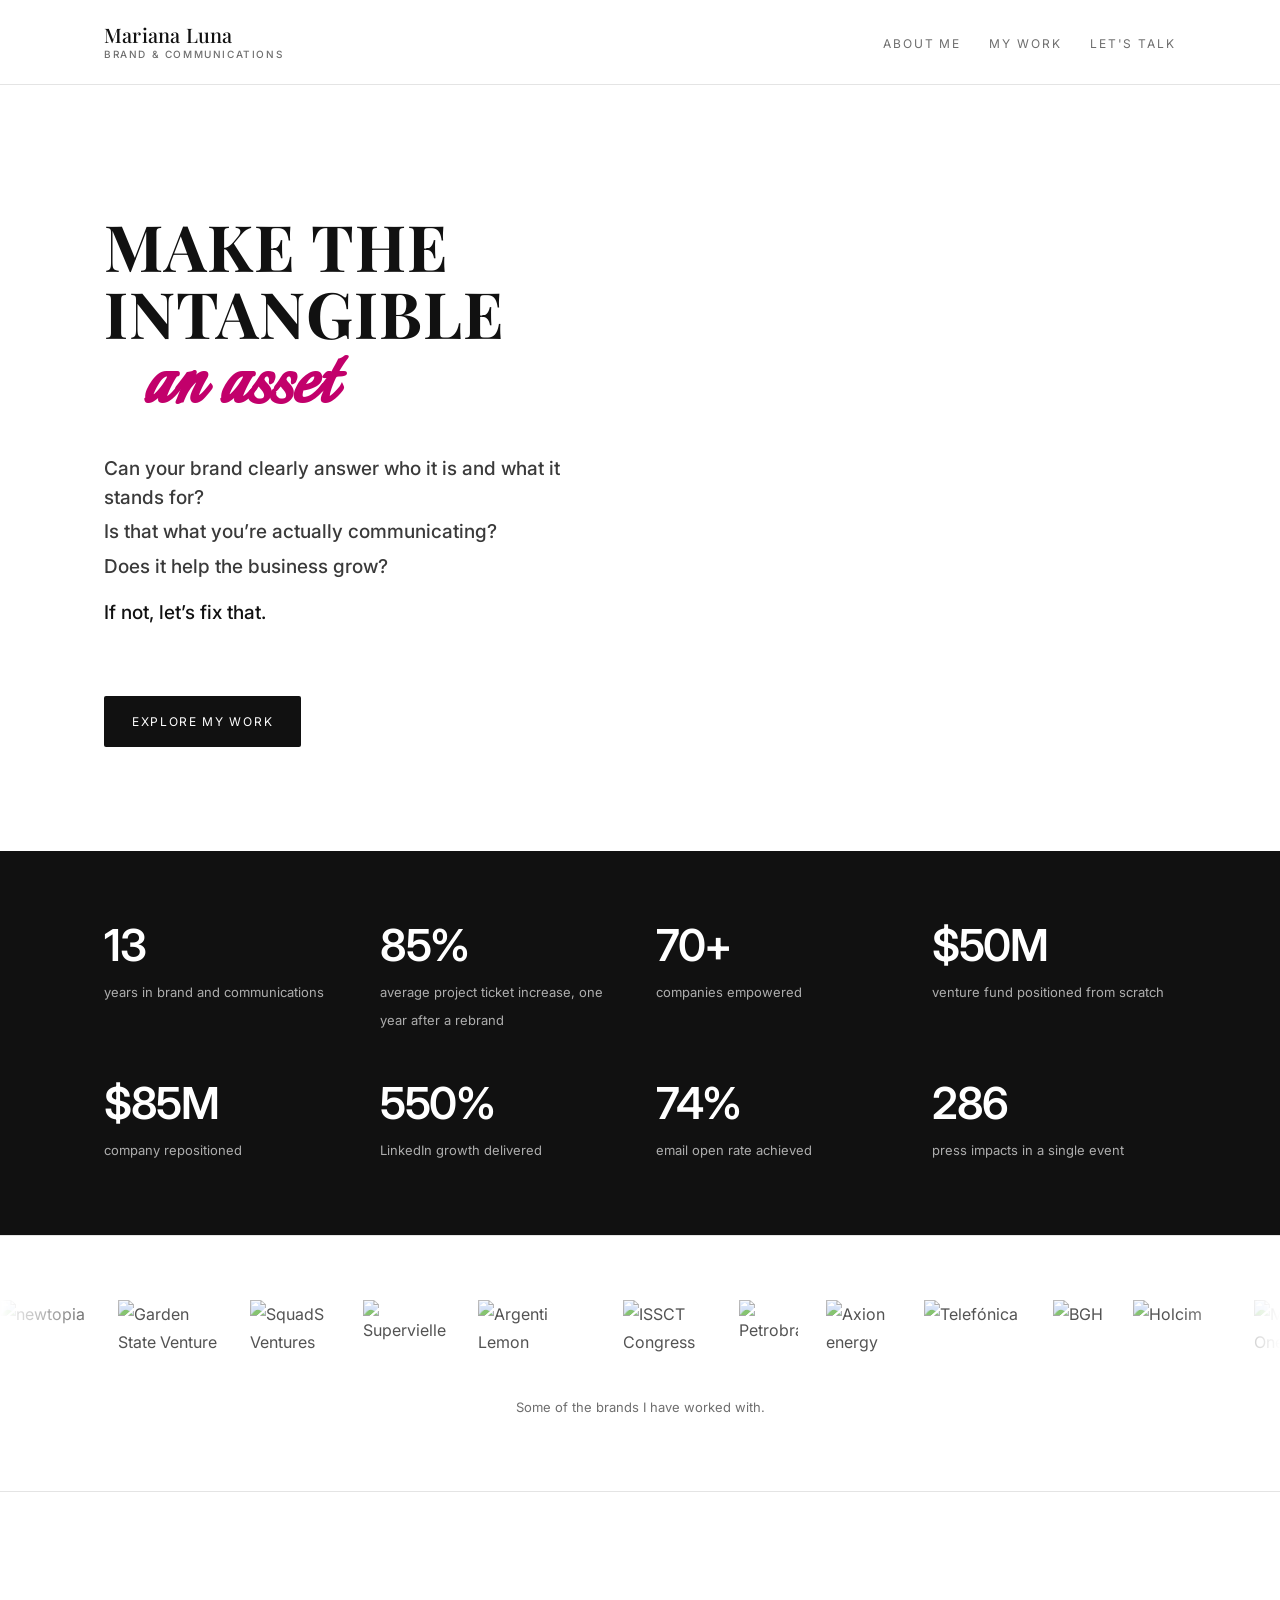
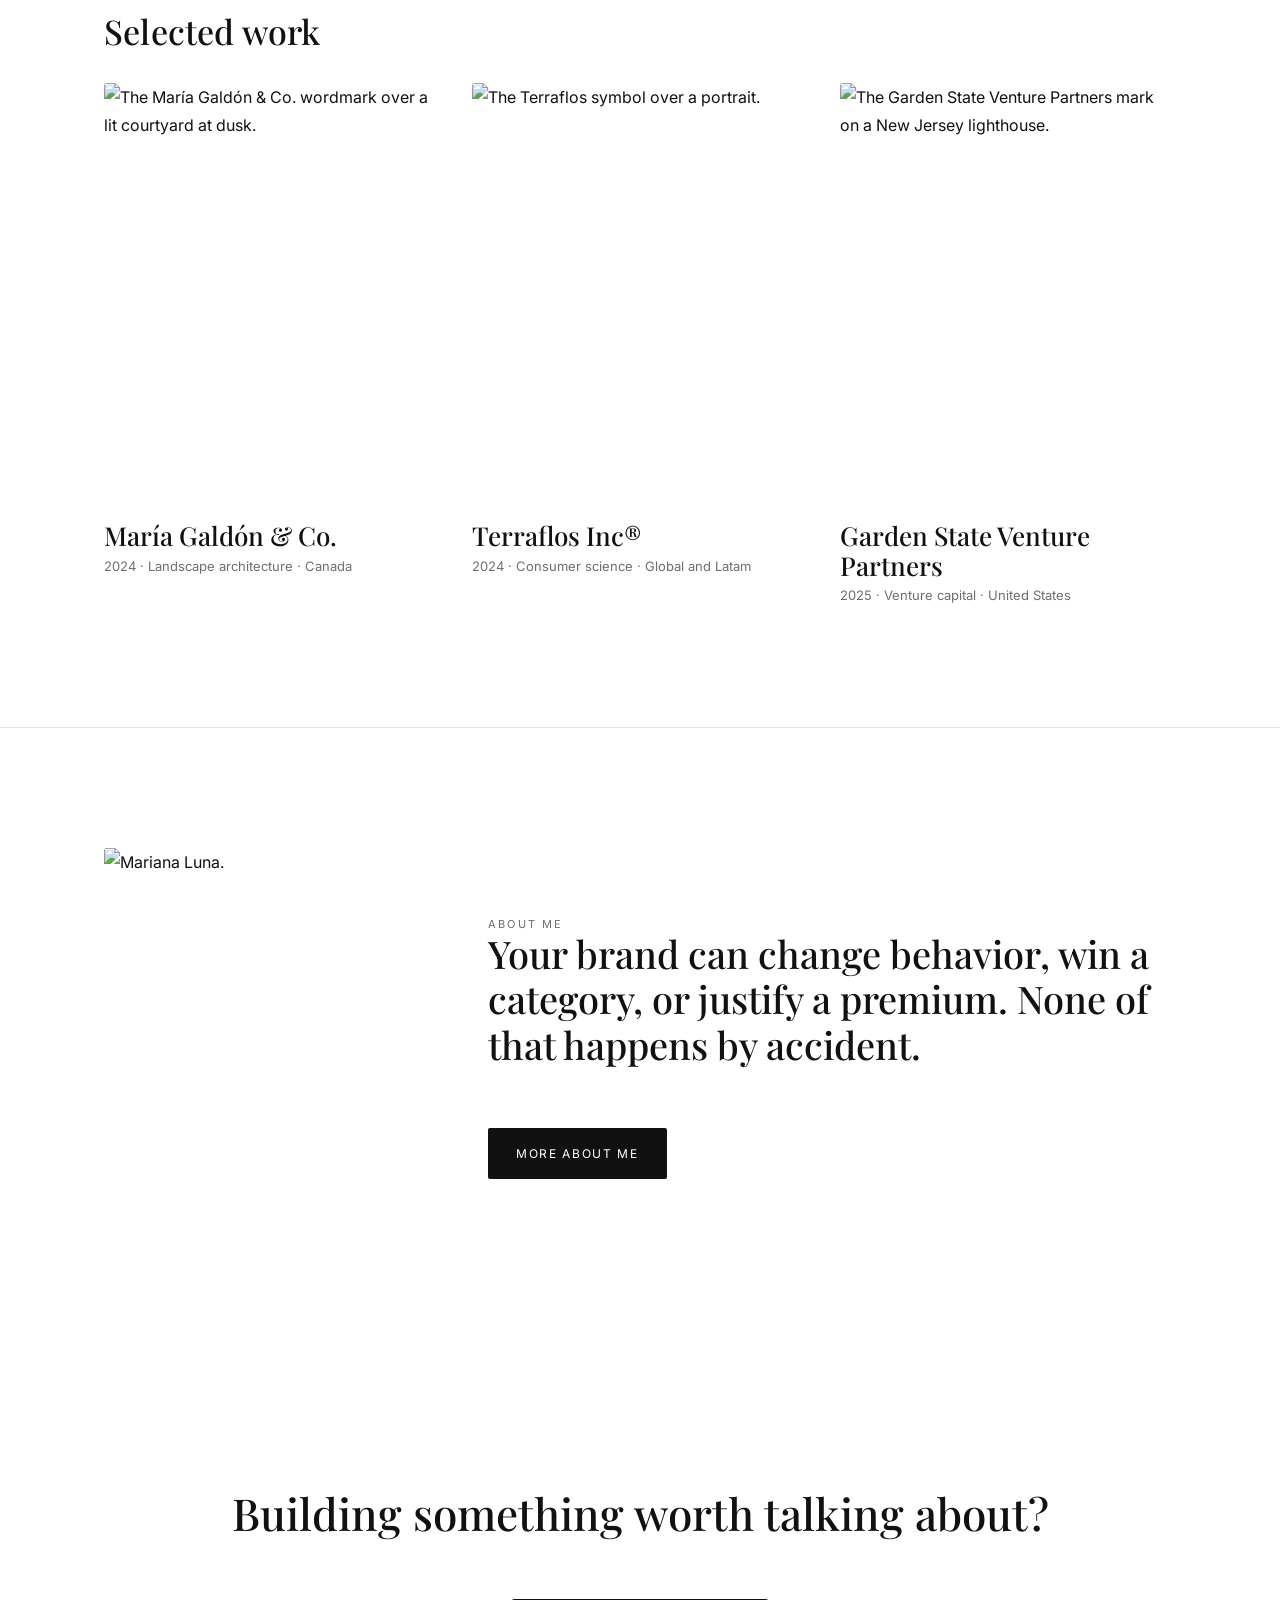
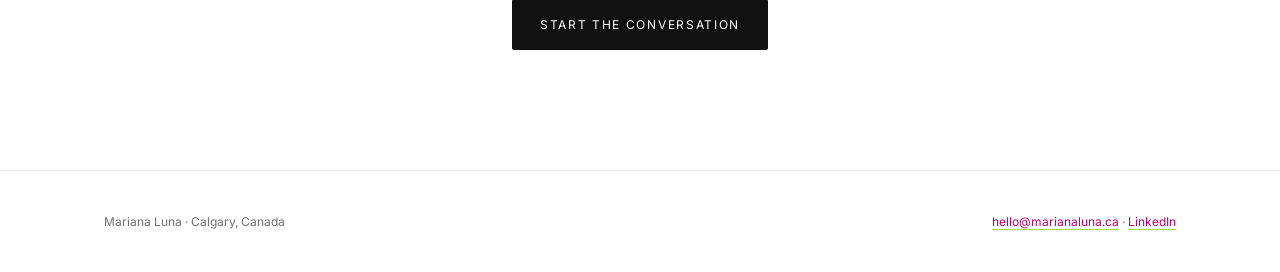
==== index.html @ 702eda30 "Add files via upload" ====
<!doctype html>
<html lang="en">
<head>
<meta charset="utf-8">
<meta name="viewport" content="width=device-width,initial-scale=1">
<title>Mariana Luna | Brand Strategy and Communications</title>
<meta name="description" content="Brand strategist and communications leader in Calgary. Thirteen years helping organizations across Latin America and North America find clarity.">
<link rel="canonical" href="https://marianaluna.ca/">
<meta property="og:type" content="website">
<meta property="og:title" content="Mariana Luna | Brand Strategy and Communications">
<meta property="og:description" content="Brand strategist and communications leader in Calgary. Thirteen years helping organizations across Latin America and North America find clarity.">
<meta property="og:url" content="https://marianaluna.ca/">
<meta property="og:image" content="https://marianaluna.ca/img/og-cover.png">
<meta name="twitter:card" content="summary_large_image">
<link rel="icon" href="/img/favicon.png" sizes="32x32">
<link rel="apple-touch-icon" href="/img/apple-touch-icon.png">
<link rel="preconnect" href="https://fonts.googleapis.com">
<link rel="preconnect" href="https://fonts.gstatic.com" crossorigin>
<link href="https://fonts.googleapis.com/css2?family=Playfair+Display:ital,wght@0,400;0,500;0,700;1,400&family=Italianno&family=Inter:wght@400;500;600&display=swap" rel="stylesheet">
<link rel="stylesheet" href="/styles.css">
</head>
<body>
<a class="skip" href="#main">Skip to content</a>
<header class="masthead">
  <div class="wrap">
    <a class="wordmark" href="/"><span class="wordmark-name">Mariana Luna</span><span class="wordmark-desc">Brand &amp; Communications</span></a>
    <nav aria-label="Main">
      <ul class="nav">
        <li><a href="/about">About me</a></li>
        <li><a href="/work">My work</a></li>
        <li><a href="/contact">Let's talk</a></li>
      </ul>
    </nav>
  </div>
</header>
<main id="main">
  <section class="home-hero">
    <div class="wrap">
      <h1 class="home-title">Make the intangible<span class="home-script">an asset</span></h1>
      <ul class="home-questions">
        <li>Can your brand clearly answer who it is and what it stands for?</li>
        <li>Is that what you&rsquo;re actually communicating?</li>
        <li>Does it help the business grow?</li>
        <li>If not, let&rsquo;s fix that.</li>
      </ul>
      <a class="btn" href="/work">Explore my work</a>
    </div>
  </section>

  <section class="numbers">
    <div class="wrap">
      <div class="numbers-grid">
        <p class="num"><b>13</b><span>years in brand and communications</span></p>
        <p class="num"><b>85%</b><span>average project ticket increase, one year after a rebrand</span></p>
        <p class="num"><b>70+</b><span>companies empowered</span></p>
        <p class="num"><b>$50M</b><span>venture fund positioned from scratch</span></p>
        <p class="num"><b>$85M</b><span>company repositioned</span></p>
        <p class="num"><b>550%</b><span>LinkedIn growth delivered</span></p>
        <p class="num"><b>74%</b><span>email open rate achieved</span></p>
        <p class="num"><b>286</b><span>press impacts in a single event</span></p>
      </div>
    </div>
  </section>

  <section class="brands">
    <div class="marquee" aria-label="Brands I have worked with">
      <div class="marquee-track">
        <img src="/img/logos/newtopia.webp" alt="newtopia" width="193" height="120">
        <img src="/img/logos/gsvp.webp" alt="Garden State Venture Partners" width="222" height="120">
        <img src="/img/logos/squads-ventures.webp" alt="SquadS Ventures" width="182" height="120">
        <img src="/img/logos/supervielle.webp" alt="Supervielle" width="187" height="120">
        <img src="/img/logos/argenti-lemon.webp" alt="Argenti Lemon" width="251" height="120">
        <img src="/img/logos/issct-congress.webp" alt="ISSCT Congress" width="189" height="120">
        <img src="/img/logos/petrobras.webp" alt="Petrobras" width="127" height="120">
        <img src="/img/logos/axion.webp" alt="Axion energy" width="150" height="120">
        <img src="/img/logos/telefonica.webp" alt="Telefónica" width="215" height="120">
        <img src="/img/logos/bgh.webp" alt="BGH" width="113" height="120">
        <img src="/img/logos/holcim.webp" alt="Holcim" width="198" height="120">
        <img src="/img/logos/market-one.webp" alt="Market One" width="153" height="120">
        <img src="/img/logos/terraflos.webp" alt="Terraflos" width="254" height="120">
        <img src="/img/logos/mawi.webp" alt="mawi" width="162" height="120">
        <img src="/img/logos/house-and-flats.webp" alt="House and Flats" width="280" height="120">
        <img src="/img/logos/symmetre.webp" alt="symmetRE" width="235" height="120">
        <img src="/img/logos/adn.webp" alt="adn" width="87" height="120">
        <img src="/img/logos/tara-bisharat.webp" alt="Tara Bisharat" width="278" height="120">
        <img src="/img/logos/castillo.webp" alt="Castillo" width="152" height="120">
        <img src="/img/logos/maria-galdon.webp" alt="María Galdón &amp; Co." width="229" height="120">
        <img src="/img/logos/trickster-theatre.webp" alt="Trickster Theatre" width="172" height="120">
        <img src="/img/logos/vitalis-navitas.webp" alt="Vitalis Navitas" width="280" height="120">
        <img src="/img/logos/glaix.webp" alt="GLAIX" width="200" height="120">
        <img src="/img/logos/forbes-argentina.webp" alt="Forbes Argentina" width="171" height="120">
        <img src="/img/logos/newtopia.webp" alt="" aria-hidden="true" width="193" height="120">
        <img src="/img/logos/gsvp.webp" alt="" aria-hidden="true" width="222" height="120">
        <img src="/img/logos/squads-ventures.webp" alt="" aria-hidden="true" width="182" height="120">
        <img src="/img/logos/supervielle.webp" alt="" aria-hidden="true" width="187" height="120">
        <img src="/img/logos/argenti-lemon.webp" alt="" aria-hidden="true" width="251" height="120">
        <img src="/img/logos/issct-congress.webp" alt="" aria-hidden="true" width="189" height="120">
        <img src="/img/logos/petrobras.webp" alt="" aria-hidden="true" width="127" height="120">
        <img src="/img/logos/axion.webp" alt="" aria-hidden="true" width="150" height="120">
        <img src="/img/logos/telefonica.webp" alt="" aria-hidden="true" width="215" height="120">
        <img src="/img/logos/bgh.webp" alt="" aria-hidden="true" width="113" height="120">
        <img src="/img/logos/holcim.webp" alt="" aria-hidden="true" width="198" height="120">
        <img src="/img/logos/market-one.webp" alt="" aria-hidden="true" width="153" height="120">
        <img src="/img/logos/terraflos.webp" alt="" aria-hidden="true" width="254" height="120">
        <img src="/img/logos/mawi.webp" alt="" aria-hidden="true" width="162" height="120">
        <img src="/img/logos/house-and-flats.webp" alt="" aria-hidden="true" width="280" height="120">
        <img src="/img/logos/symmetre.webp" alt="" aria-hidden="true" width="235" height="120">
        <img src="/img/logos/adn.webp" alt="" aria-hidden="true" width="87" height="120">
        <img src="/img/logos/tara-bisharat.webp" alt="" aria-hidden="true" width="278" height="120">
        <img src="/img/logos/castillo.webp" alt="" aria-hidden="true" width="152" height="120">
        <img src="/img/logos/maria-galdon.webp" alt="" aria-hidden="true" width="229" height="120">
        <img src="/img/logos/trickster-theatre.webp" alt="" aria-hidden="true" width="172" height="120">
        <img src="/img/logos/vitalis-navitas.webp" alt="" aria-hidden="true" width="280" height="120">
        <img src="/img/logos/glaix.webp" alt="" aria-hidden="true" width="200" height="120">
        <img src="/img/logos/forbes-argentina.webp" alt="" aria-hidden="true" width="171" height="120">
      </div>
    </div>
    <div class="wrap">
      <p class="brands-note">Some of the brands I have worked with.</p>
    </div>
  </section>

  <section class="band">
    <div class="wrap">
      <h2 class="section-title">Selected work</h2>
      <div class="featured">
        <a href="/case-maria-galdon">
          <img src="/img/maria-cover.webp" alt="The Mar&iacute;a Gald&oacute;n &amp; Co. wordmark over a lit courtyard at dusk." loading="lazy" width="1200" height="1500">
          <h3>Mar&iacute;a Gald&oacute;n &amp; Co.</h3>
          <p>2024 &middot; Landscape architecture &middot; Canada</p>
        </a>
        <a href="/case-terraflos">
          <img src="/img/terraflos-cover.webp" alt="The Terraflos symbol over a portrait." loading="lazy" width="777" height="972">
          <h3>Terraflos Inc&reg;</h3>
          <p>2024 &middot; Consumer science &middot; Global and Latam</p>
        </a>
        <a href="/case-gsvp">
          <img src="/img/gsvp-cover.webp" alt="The Garden State Venture Partners mark on a New Jersey lighthouse." loading="lazy" width="771" height="964">
          <h3>Garden State Venture Partners</h3>
          <p>2025 &middot; Venture capital &middot; United States</p>
        </a>
      </div>
    </div>
  </section>

  <hr class="divider">

  <section class="band">
    <div class="wrap split">
      <img class="portrait" src="/img/maru.webp" alt="Mariana Luna." width="1200" height="1500" loading="lazy">
      <div>
        <p class="eyebrow">About me</p>
        <p class="one-liner">Your brand can change behavior, win a category, or justify a premium. None of that happens by accident.</p>
        <a class="btn" href="/about">More about me</a>
      </div>
    </div>
  </section>

  <section class="cta-band">
    <div class="wrap">
      <h2 class="cta-title">Building something worth talking about?</h2>
      <a class="btn" href="/contact">Start the conversation</a>
    </div>
  </section>
</main>

<footer class="site-foot">
  <div class="wrap">
    <p>Mariana Luna &middot; Calgary, Canada</p>
    <p><a href="mailto:hello@marianaluna.ca">hello@marianaluna.ca</a> &middot; <a href="https://www.linkedin.com/in/lunamariana/" target="_blank" rel="noopener">LinkedIn</a></p>
  </div>
</footer>
</body>
</html>
---- styles.css ----
:root{
  --ink:#111111;
  --green:#A8D93C;
  --green-deep:#4F7A18;
  --magenta:#E0007A;
  --magenta-deep:#C2006B;
  --grey:#6E6E6E;
  --line:#E4E4E4;
  --paper:#FFFFFF;
  --serif:'Playfair Display',Georgia,serif;
  --script:'Italianno',cursive;
  --sans:'Inter',system-ui,sans-serif;
  --gutter:24px;
  --measure:620px;
}

*{box-sizing:border-box}
html{-webkit-text-size-adjust:100%}
body{
  margin:0;
  background:var(--paper);
  color:var(--ink);
  font-family:var(--sans);
  font-size:16px;
  line-height:1.75;
  -webkit-font-smoothing:antialiased;
}
img{max-width:100%;display:block}
a{color:inherit}

:focus-visible{outline:2px solid var(--magenta-deep);outline-offset:3px}

.wrap{max-width:1120px;margin:0 auto;padding:0 var(--gutter)}
.measure{max-width:var(--measure)}

/* ---------- shared type ---------- */
.eyebrow{
  font-size:11px;letter-spacing:.2em;text-transform:uppercase;
  color:var(--grey);line-height:1.2;margin:0;
}
.rule{width:44px;height:6px;background:var(--green);border:0;margin:0}
.hero .measure{max-width:460px}
.lede{font-size:18px;line-height:1.7;color:#3A3A3A;margin:0}
.body-copy p{font-size:18px;line-height:1.7;color:#3A3A3A;margin:0 0 24px}
.body-copy p:last-child{margin-bottom:0}
.section-title{
  font-family:var(--serif);font-size:34px;line-height:1.15;
  font-weight:500;margin:0 0 32px;letter-spacing:.005em;
}

/* ---------- nav ---------- */
.masthead{border-bottom:.5px solid var(--line)}
.masthead .wrap{display:flex;align-items:center;justify-content:space-between;gap:24px;padding-top:24px;padding-bottom:24px}
.wordmark{font-family:var(--serif);font-size:20px;font-weight:500;letter-spacing:.01em;text-decoration:none}
.nav{display:flex;gap:28px;list-style:none;margin:0;padding:0}
.nav a{
  font-size:12px;letter-spacing:.16em;text-transform:uppercase;
  text-decoration:none;color:var(--grey);padding-bottom:2px;
}
.nav a:hover{color:var(--ink)}
.nav a[aria-current="page"]{color:var(--ink);border-bottom:1px solid var(--green)}

/* ---------- hero de caso ---------- */
.hero{padding:96px 0 0}
.hero-grid{display:grid;grid-template-columns:minmax(0,420px) minmax(0,1fr);gap:64px;align-items:start}
.cover{position:relative}
.cover img{width:100%;aspect-ratio:4/5;object-fit:cover;border-radius:3px}
.ph{
  background:#E9E9E9;border-radius:3px;display:flex;
  align-items:center;justify-content:center;text-align:center;padding:16px;
}
.ph span{font-size:11px;letter-spacing:.16em;text-transform:uppercase;color:#A5A5A5;line-height:1.6}
.cover .ph{aspect-ratio:4/5}
.badge{
  position:absolute;top:-16px;right:-16px;width:78px;height:78px;border-radius:50%;
  background:var(--green);display:flex;align-items:center;justify-content:center;
  text-align:center;font-size:11px;line-height:1.3;color:#1F3307;letter-spacing:.04em;
}
.case-title{
  font-family:var(--serif);font-size:50px;line-height:1.02;letter-spacing:.015em;
  text-transform:uppercase;font-weight:700;margin:16px 0 20px;
}
.meta{font-size:14px;line-height:1.6;color:var(--grey);margin:0 0 28px}
.services{list-style:none;margin:0 0 28px;padding:0}
.services li{
  font-size:12px;letter-spacing:.14em;text-transform:uppercase;
  color:var(--magenta-deep);margin-bottom:10px;
}
.services li::before{content:"\2192";margin-right:10px}
.btn{
  display:inline-block;font-size:12px;letter-spacing:.14em;text-transform:uppercase;
  background:var(--ink);color:#fff;text-decoration:none;padding:15px 28px;
  border-radius:2px;margin-top:28px;transition:opacity .2s ease;border:0;cursor:pointer;
  font-family:var(--sans);
}
.btn:hover{opacity:.82}

/* ---------- secciones ---------- */
.band{padding:120px 0}
.band--tight{padding:96px 0}
.divider{border:0;border-top:.5px solid var(--line);margin:0}
.two-col{display:grid;grid-template-columns:minmax(0,280px) minmax(0,1fr);gap:72px;align-items:start}

/* ---------- resultados ---------- */
.results{display:grid;grid-template-columns:repeat(3,minmax(0,1fr));gap:48px}
.result-label{
  font-size:11px;letter-spacing:.2em;text-transform:uppercase;
  color:var(--grey);margin:0 0 20px;
}
.figure{
  font-family:var(--sans);font-size:56px;font-weight:600;letter-spacing:-.03em;
  line-height:1;margin:0 0 12px;
}
.result-text{font-size:14px;line-height:1.6;color:var(--grey);margin:0}
.result-statement{
  font-family:var(--serif);font-size:24px;line-height:1.3;margin:0 0 12px;font-weight:500;
}
.tick{width:26px;height:5px;background:var(--green);border:0;margin:0 0 20px}

/* ---------- chips ---------- */
.chips{display:flex;flex-wrap:wrap;gap:10px;list-style:none;margin:0;padding:0}
.chips li{
  font-size:12px;letter-spacing:.06em;color:#3A3A3A;
  border:.5px solid var(--line);border-radius:2px;padding:9px 16px;
}

/* ---------- script ---------- */
.script-band{text-align:center;padding:104px 0}
.script{
  font-family:var(--script);font-size:88px;line-height:.9;
  color:var(--magenta-deep);margin:0;
}
.script-note{
  font-size:12px;letter-spacing:.14em;text-transform:uppercase;
  color:var(--grey);margin:20px 0 0;
}

/* ---------- testimonio ---------- */
.quote{margin:0;max-width:640px}
.quote p{
  font-family:var(--serif);font-size:26px;line-height:1.45;margin:0 0 28px;font-weight:400;
}
.quote footer{font-size:14px;color:var(--grey)}
.quote cite{font-style:normal;color:var(--ink)}

/* ---------- galería ---------- */
.gallery{display:grid;grid-template-columns:repeat(2,minmax(0,1fr));gap:24px}
.gallery figure{margin:0}
.gallery img{width:100%;border-radius:3px;border:.5px solid var(--line)}
.gallery figcaption{font-size:12px;letter-spacing:.06em;color:var(--grey);margin-top:10px;line-height:1.5}
.gallery .ph{aspect-ratio:16/10}
.gallery .full{grid-column:1 / -1}
.gallery .stack{display:grid;gap:24px;align-content:start}
.gallery .full .ph{aspect-ratio:16/7}

/* ---------- caso siguiente ---------- */
.next{border-top:.5px solid var(--line);padding:64px 0 120px}
.next a{text-decoration:none;display:inline-block}
.next-title{font-family:var(--serif);font-size:38px;line-height:1.1;margin:12px 0 0;font-weight:700}
.next a:hover .next-title{color:var(--magenta-deep)}

/* ---------- footer ---------- */
.site-foot{border-top:.5px solid var(--line);padding:40px 0}
.site-foot .wrap{display:flex;justify-content:space-between;gap:24px;flex-wrap:wrap}
.site-foot p{font-size:12px;color:var(--grey);margin:0}
.site-foot a{color:var(--magenta-deep);text-decoration:none;border-bottom:1px solid var(--green)}

/* ---------- bandas de color ---------- */
.band--ink{background:var(--ink);color:#fff}
.band--ink .section-title{color:#fff}
.band--ink .result-label{color:rgba(255,255,255,.55)}
.band--ink .figure{color:#fff}
.band--ink .result-statement{color:#fff}
.band--ink .result-text{color:rgba(255,255,255,.66)}
.script-band--magenta{background:var(--magenta-deep)}
.script-band--magenta .script{color:#fff}
.script-band--magenta .script-note{color:rgba(255,255,255,.72)}

/* ================= HOME ================= */
.home-hero{padding:128px 0 104px}
.home-title{
  font-family:var(--serif);font-weight:700;font-size:64px;line-height:1.04;
  letter-spacing:.015em;text-transform:uppercase;margin:0;max-width:14ch;
}
.home-script{
  font-family:var(--script);font-size:96px;line-height:.7;color:var(--magenta-deep);
  display:block;text-transform:none;letter-spacing:0;margin:6px 0 0 40px;
}
.home-support{font-size:20px;font-weight:500;line-height:1.4;color:#3A3A3A;margin:36px 0 0;max-width:44ch}

/* franja de cifras */
.numbers{background:var(--ink);color:#fff;padding:72px 0}
.numbers-grid{display:grid;grid-template-columns:repeat(4,minmax(0,1fr));gap:48px 32px}
.num{margin:0}
.num b{display:block;font-size:44px;font-weight:600;letter-spacing:-.03em;line-height:1;margin-bottom:10px}
.num span{font-size:13px;line-height:1.5;color:rgba(255,255,255,.66)}
.numbers-note{font-size:12px;color:rgba(255,255,255,.5);margin:48px 0 0;max-width:70ch;line-height:1.6}

/* proyectos destacados */
.featured{display:grid;grid-template-columns:repeat(3,minmax(0,1fr));gap:32px}
.featured a{text-decoration:none;display:block}
.featured img{width:100%;aspect-ratio:4/5;object-fit:cover;border-radius:3px}
.featured .ph{aspect-ratio:4/5}
.featured h3{font-family:var(--serif);font-size:26px;font-weight:500;margin:18px 0 4px;line-height:1.15}
.featured p{font-size:13px;color:var(--grey);margin:0}
.featured a:hover h3{color:var(--magenta-deep)}

.split{display:grid;grid-template-columns:minmax(0,320px) minmax(0,1fr);gap:64px;align-items:center}
.split .ph{aspect-ratio:4/5}
.split img{width:100%;aspect-ratio:4/5;object-fit:cover;border-radius:3px}

.cta-band{text-align:center;padding:120px 0}
.cta-title{font-family:var(--serif);font-size:44px;font-weight:500;line-height:1.15;margin:0 0 32px}

/* ================= DIRECTORIO ================= */
.directory{display:grid;grid-template-columns:repeat(3,minmax(0,1fr));gap:32px 32px}
.dir-item{text-decoration:none;display:block}
.dir-item img{width:100%;aspect-ratio:4/5;object-fit:cover;border-radius:3px}
.dir-item .ph{aspect-ratio:4/5}
.dir-item h3{font-family:var(--serif);font-size:24px;font-weight:500;margin:16px 0 4px;line-height:1.2}
.dir-item p{font-size:13px;color:var(--grey);margin:0}
.dir-item:hover h3{color:var(--magenta-deep)}
.dir-item--soon{pointer-events:none;opacity:.45}
.soon-tag{font-size:10px;letter-spacing:.18em;text-transform:uppercase;color:var(--grey)}

.pillars{display:grid;grid-template-columns:repeat(3,minmax(0,1fr));gap:48px}
.pillar h3{font-family:var(--serif);font-size:24px;font-weight:500;line-height:1.2;margin:0 0 16px}
.pillar p{font-size:15px;line-height:1.7;color:#3A3A3A;margin:0}
.pillar .tick{margin-bottom:20px}

/* ================= ABOUT ================= */
.about-hero{padding:112px 0 0}
.about-grid{display:grid;grid-template-columns:minmax(0,360px) minmax(0,1fr);gap:64px;align-items:start}
.one-liner{font-family:var(--serif);font-size:38px;line-height:1.2;font-weight:500;margin:0 0 32px}
.mantras{list-style:none;margin:0;padding:0}
.mantras li{
  font-family:var(--serif);font-size:24px;line-height:1.35;font-weight:400;
  padding:22px 0;border-bottom:.5px solid var(--line);margin:0;
}
.mantras li:first-child{border-top:.5px solid var(--line)}

/* ================= CONTACTO ================= */
.questions{list-style:none;margin:0;padding:0;max-width:760px}
.questions li{
  font-size:19px;line-height:1.6;color:#3A3A3A;
  padding:28px 0;border-bottom:.5px solid var(--line);
}
.questions li b{font-family:var(--serif);font-weight:500;color:var(--ink);display:block;font-size:24px;margin-bottom:8px;line-height:1.3}
.form{max-width:560px}
.field{margin-bottom:24px}
.field label{display:block;font-size:11px;letter-spacing:.18em;text-transform:uppercase;color:var(--grey);margin-bottom:8px}
.field input,.field select,.field textarea{
  width:100%;font-family:var(--sans);font-size:16px;color:var(--ink);
  border:0;border-bottom:1px solid var(--line);padding:10px 0;background:transparent;border-radius:0;
}
.field textarea{min-height:110px;resize:vertical}
.field input:focus,.field select:focus,.field textarea:focus{outline:0;border-bottom-color:var(--magenta-deep)}
.form-note{font-size:12px;color:var(--grey);margin:24px 0 0;line-height:1.6;max-width:60ch}

/* ---------- aviso de prototipo ---------- */

/* ---------- responsive ---------- */
@media (max-width:880px){
  .hero{padding-top:64px}
  .hero-grid{grid-template-columns:1fr;gap:40px}
  .badge{width:64px;height:64px;top:-12px;right:-12px;font-size:10px}
  .case-title{font-size:38px}
  .band{padding:72px 0}
  .band--tight{padding:64px 0}
  .two-col{grid-template-columns:1fr;gap:24px}
  .results{grid-template-columns:1fr;gap:40px}
  .figure{font-size:44px}
  .result-statement{font-size:21px}
  .script{font-size:58px}
  .script-band{padding:72px 0}
  .quote p{font-size:21px}
  .gallery{grid-template-columns:1fr}
  .gallery .stack{gap:24px}
  .next{padding-bottom:72px}
  .next-title{font-size:30px}
  .nav{gap:18px}
  .nav a{font-size:11px;letter-spacing:.12em}

  .home-hero{padding:72px 0 64px}
  .home-title{font-size:38px}
  .home-script{font-size:62px;margin-left:16px}
  .home-support{font-size:17px;margin-top:28px}
  .numbers-grid{grid-template-columns:repeat(2,minmax(0,1fr));gap:36px 24px}
  .num b{font-size:32px}
  .featured{grid-template-columns:1fr;gap:40px}
  .split{grid-template-columns:1fr;gap:32px}
  .cta-band{padding:72px 0}
  .cta-title{font-size:30px}
  .directory{grid-template-columns:repeat(2,minmax(0,1fr));gap:28px 20px}
  .dir-item h3{font-size:19px}
  .pillars{grid-template-columns:1fr;gap:40px}
  .about-hero{padding-top:64px}
  .about-grid{grid-template-columns:1fr;gap:32px}
  .one-liner{font-size:27px}
  .mantras li{font-size:19px;padding:18px 0}
  .questions li{font-size:17px;padding:22px 0}
  .questions li b{font-size:20px}
}

@media (prefers-reduced-motion:reduce){
  *{transition:none!important;animation:none!important}
}

/* ---- casos con video y arquitectura de marca ---- */
.gallery img,.gallery video{width:100%;display:block;border-radius:3px;background:#E9E9E9}
.gallery .full img,.gallery .full video{aspect-ratio:auto}
.gallery .r45 img,.gallery .r45 video{aspect-ratio:4/5;object-fit:cover}
.gallery .r1610 img,.gallery .r1610 video{aspect-ratio:16/10;object-fit:cover}
.gallery .rproc img,.gallery .rproc video{aspect-ratio:892/972;object-fit:cover}
.process{max-width:560px;margin:56px 0 0}
.process video{width:100%;display:block;border-radius:3px;background:#111}
.caption{font-size:12px;line-height:1.5;color:var(--grey);margin:10px 0 0}
.arch{border:.5px solid var(--line);border-radius:3px;padding:40px}
.arch-cols{display:grid;grid-template-columns:repeat(2,minmax(0,1fr));gap:24px}
.arch-col{border-top:5px solid var(--green);background:#FAFAFA;border-radius:2px;padding:24px}
.arch-col h3{
  font-size:11px;letter-spacing:.2em;text-transform:uppercase;
  color:var(--green-deep);margin:0 0 6px;font-weight:600;
}
.arch-col p{font-size:14px;line-height:1.6;color:#3A3A3A;margin:0 0 20px}
.arch-col .arch-role{font-size:14px;color:var(--ink);margin:0 0 12px;font-weight:500}
.arch-umbrella{
  background:var(--ink);color:#fff;border-radius:2px;text-align:center;
  padding:20px 16px;margin:0 0 8px;
}
.arch-umbrella strong{
  font-family:var(--serif);font-weight:500;font-size:26px;line-height:1.1;display:block;
}
.arch-umbrella span{
  font-size:11px;letter-spacing:.2em;text-transform:uppercase;
  color:rgba(255,255,255,.6);display:block;margin-top:8px;
}
.arch-stem{width:1px;height:28px;background:var(--line);margin:0 auto}
.arch-seg{font-size:11px;letter-spacing:.16em;text-transform:uppercase;color:var(--grey);margin:0 0 10px}
.arch-tiers{display:grid;grid-template-columns:repeat(2,minmax(0,1fr));gap:24px}
.arch-tier{padding-left:16px}
.arch-tier strong{display:block;font-size:14px;margin-bottom:4px}
.arch-tier span{display:block;font-size:13px;line-height:1.6;color:var(--grey)}
.arch-tier--full{border-left:5px solid var(--green-deep)}
.arch-tier--light{border-left:5px solid var(--green)}
.arch-endorse{margin-top:32px;border-top:.5px solid var(--line);padding-top:24px}
.arch-endorse h3{
  font-size:11px;letter-spacing:.2em;text-transform:uppercase;
  color:var(--grey);margin:0 0 16px;font-weight:500;
}
.arch-brands{display:flex;flex-wrap:wrap;gap:8px;list-style:none;margin:0;padding:0}
.arch-brands li{
  font-size:12px;letter-spacing:.04em;background:#fff;
  border:.5px solid var(--line);border-radius:2px;padding:8px 14px;
}
.arch-brands li em{font-style:normal;color:var(--grey)}
/* ---- marquee de logos ---- */
.brands{padding:64px 0 72px;border-top:1px solid var(--line);border-bottom:1px solid var(--line)}
.marquee{overflow:hidden;position:relative;
  -webkit-mask-image:linear-gradient(90deg,transparent,#000 8%,#000 92%,transparent);
  mask-image:linear-gradient(90deg,transparent,#000 8%,#000 92%,transparent)}
.marquee-track{display:flex;align-items:center;gap:28px;width:max-content;
  animation:marquee 70s linear infinite}
.marquee:hover .marquee-track{animation-play-state:paused}
.marquee img{height:56px;width:auto;flex:none;opacity:.72;
  transition:opacity .25s ease}
.marquee img:hover{opacity:1}
@keyframes marquee{from{transform:translateX(0)}to{transform:translateX(-50%)}}
@media (prefers-reduced-motion:reduce){
  .marquee-track{animation:none;flex-wrap:wrap;width:auto;justify-content:center;gap:40px 56px}
  .marquee{-webkit-mask-image:none;mask-image:none}
}
.brands-note{margin:40px 0 0;font-size:13px;color:var(--grey);text-align:center}
@media (max-width:880px){
  .marquee img{height:42px}
  .marquee-track{gap:24px}
  .brands{padding:48px 0 52px}
}

/* ---- accesibilidad y ajustes de home ---- */
.skip{position:absolute;left:-9999px;top:0;background:var(--ink);color:#fff;
  padding:12px 18px;z-index:50;font-size:14px}
.skip:focus{left:16px;top:16px}
.home-questions{margin:36px 0 40px;padding:0;list-style:none;max-width:52ch}
.home-questions li{font-size:19px;font-weight:500;line-height:1.5;color:#3A3A3A;margin:0 0 6px}
.home-questions li:last-child{margin-top:18px;color:var(--ink)}
@media (max-width:880px){
  .home-questions li{font-size:16px}
  .home-questions{margin:28px 0 32px}
}

/* ---- linea de credenciales en About ---- */
.credentials{font-size:14px;color:var(--grey);line-height:1.6;
  margin:28px 0 0;max-width:var(--measure)}

/* ---- cierre de Let's talk, sin formulario ---- */
.contact-close{padding-bottom:120px}
.contact-mail{margin:24px 0 28px}
.contact-mail a{font-family:var(--serif);font-size:38px;font-weight:500;
  line-height:1.2;color:var(--ink);text-decoration:none;
  border-bottom:2px solid var(--green);padding-bottom:4px}
.contact-mail a:hover{color:var(--magenta-deep);border-bottom-color:var(--magenta)}
.contact-note{font-size:15px;color:var(--grey);line-height:1.65;
  max-width:56ch;margin:0 0 12px}
.contact-note a{color:var(--magenta-deep)}
@media (max-width:880px){
  .contact-mail a{font-size:25px}
  .contact-close{padding-bottom:72px}
}

/* ---- bajada del logotipo ---- */
.wordmark{display:inline-block;line-height:1.1}
.wordmark-name{display:block}
.wordmark-desc{display:block;font-family:var(--sans);font-size:10px;font-weight:500;
  letter-spacing:.16em;text-transform:uppercase;color:var(--grey);margin-top:3px}
.wordmark:hover .wordmark-desc{color:var(--magenta-deep)}
@media (max-width:880px){.wordmark-desc{font-size:8.5px;letter-spacing:.12em}}

/* ---- retrato ---- */
.portrait{width:100%;aspect-ratio:4/5;object-fit:cover;border-radius:3px;display:block}

/* ---- banda de testimonios ---- */
.tgrid{columns:2;column-gap:56px;margin-top:8px}
.tcard{break-inside:avoid;margin:0 0 44px;padding:0;border:0;
  border-top:2px solid var(--green);padding-top:20px}
.tcard p{font-family:var(--serif);font-size:19px;line-height:1.5;
  font-weight:400;color:var(--ink);margin:0 0 16px}
.tcard footer{font-family:var(--sans);font-size:13px;color:var(--grey);line-height:1.5}
.tcard cite{font-style:normal;font-weight:600;color:var(--ink);display:block}
.tcard cite a{color:inherit;text-decoration:none;border-bottom:1px solid var(--line)}
.tcard cite a:hover{color:var(--magenta-deep);border-bottom-color:var(--magenta)}
.tcard footer span{display:block}
@media (max-width:880px){
  .tgrid{columns:1}
  .tcard{margin-bottom:36px}
  .tcard p{font-size:17px}
}

/* Los atributos width/height del HTML pisan aspect-ratio.
   height:auto devuelve el control al CSS. */
.featured img,.dir-item img,.cover img,.portrait,
.gallery img,.gallery video,.process video{height:auto}

/* el rotulo del bloque siguiente va sobre el titulo, no al lado */
.next .eyebrow{display:block;margin:0 0 10px}
.next-title{display:block}

/* ---- masthead en pantallas chicas: marca arriba, menu abajo ---- */
@media (max-width:880px){
  .masthead .wrap{flex-direction:column;align-items:flex-start;
    gap:14px;padding-top:18px;padding-bottom:16px}
  .masthead nav{width:100%}
  .nav{gap:0;justify-content:space-between;width:100%}
  .nav a{white-space:nowrap;font-size:10.5px;letter-spacing:.1em}
  .wordmark{font-size:18px}
  .wordmark-desc{font-size:9px;letter-spacing:.14em;white-space:nowrap}
}

/* ---- argenti: video y media ---- */
.media{margin:0}
.media img{width:100%;aspect-ratio:16/10;object-fit:cover;border-radius:3px}
.media-cap{
  font-size:13px;line-height:1.55;color:var(--grey);
  margin:12px 0 0;max-width:44ch;
}
.video{position:relative;margin:0}
.video-frame{
  position:relative;width:100%;aspect-ratio:16/9;
  border:0;padding:0;margin:0;cursor:pointer;display:block;
  border-radius:3px;overflow:hidden;background:#000;
}
.video-frame img{width:100%;height:100%;object-fit:cover;display:block}
.video-play{
  position:absolute;top:50%;left:50%;transform:translate(-50%,-50%);
  width:78px;height:78px;border-radius:50%;
  background:var(--magenta-deep);
  display:flex;align-items:center;justify-content:center;
  transition:transform .2s ease;
}
.video-play::after{
  content:"";border-style:solid;border-width:13px 0 13px 21px;
  border-color:transparent transparent transparent #fff;margin-left:5px;
}
.video-frame:hover .video-play{transform:translate(-50%,-50%) scale(1.06)}
.video iframe{width:100%;aspect-ratio:16/9;border:0;border-radius:3px;display:block}
.video-play{width:60px;height:60px}
.video-play::after{border-width:10px 0 10px 16px}

/* ---- newtopia: video y media ---- */
.videos{display:grid;grid-template-columns:repeat(2,minmax(0,1fr));gap:32px}
.vlink{text-decoration:none;display:block}
.vthumb{
  position:relative;border-radius:3px;overflow:hidden;
  background:linear-gradient(135deg,#443DF5 0%,#2EFFB3 100%);
  aspect-ratio:16/9;
}
.vthumb img{width:100%;height:100%;object-fit:cover;display:block}
.vplay{
  position:absolute;left:50%;top:50%;transform:translate(-50%,-50%);
  width:62px;height:62px;border-radius:50%;background:rgba(17,17,17,.74);
  display:flex;align-items:center;justify-content:center;transition:background .2s ease;
}
.vplay::before{
  content:"";border-left:15px solid #fff;
  border-top:10px solid transparent;border-bottom:10px solid transparent;margin-left:4px;
}
.vlink:hover .vplay{background:var(--magenta-deep)}
.vmeta{font-family:var(--serif);font-size:21px;font-weight:500;line-height:1.25;margin:16px 0 3px}
.vlink:hover .vmeta{color:var(--magenta-deep)}
.vsub{font-size:12px;letter-spacing:.06em;color:var(--grey);margin:0;line-height:1.5}
.after{max-width:var(--measure)}
.vlink--tall{max-width:340px;margin-top:32px}
.vthumb--tall{aspect-ratio:4/5}
.script-lead{
  font-family:var(--serif);font-size:30px;line-height:1.25;font-weight:500;
  margin:0 0 4px;color:#fff;
}
.videos{grid-template-columns:1fr;gap:36px}
.vmeta{font-size:18px}
.script-lead{font-size:21px}

/* ---- market-one: video y media ---- */
.gallery video,.gallery .media{width:100%;height:auto;display:block;border-radius:3px;background:#111}

/* los proyectos que faltan van como texto, no como recuadros vacios */
.soon-list{margin:44px 0 0;font-size:15px;color:var(--grey);
  padding-top:22px;border-top:1px solid var(--line)}
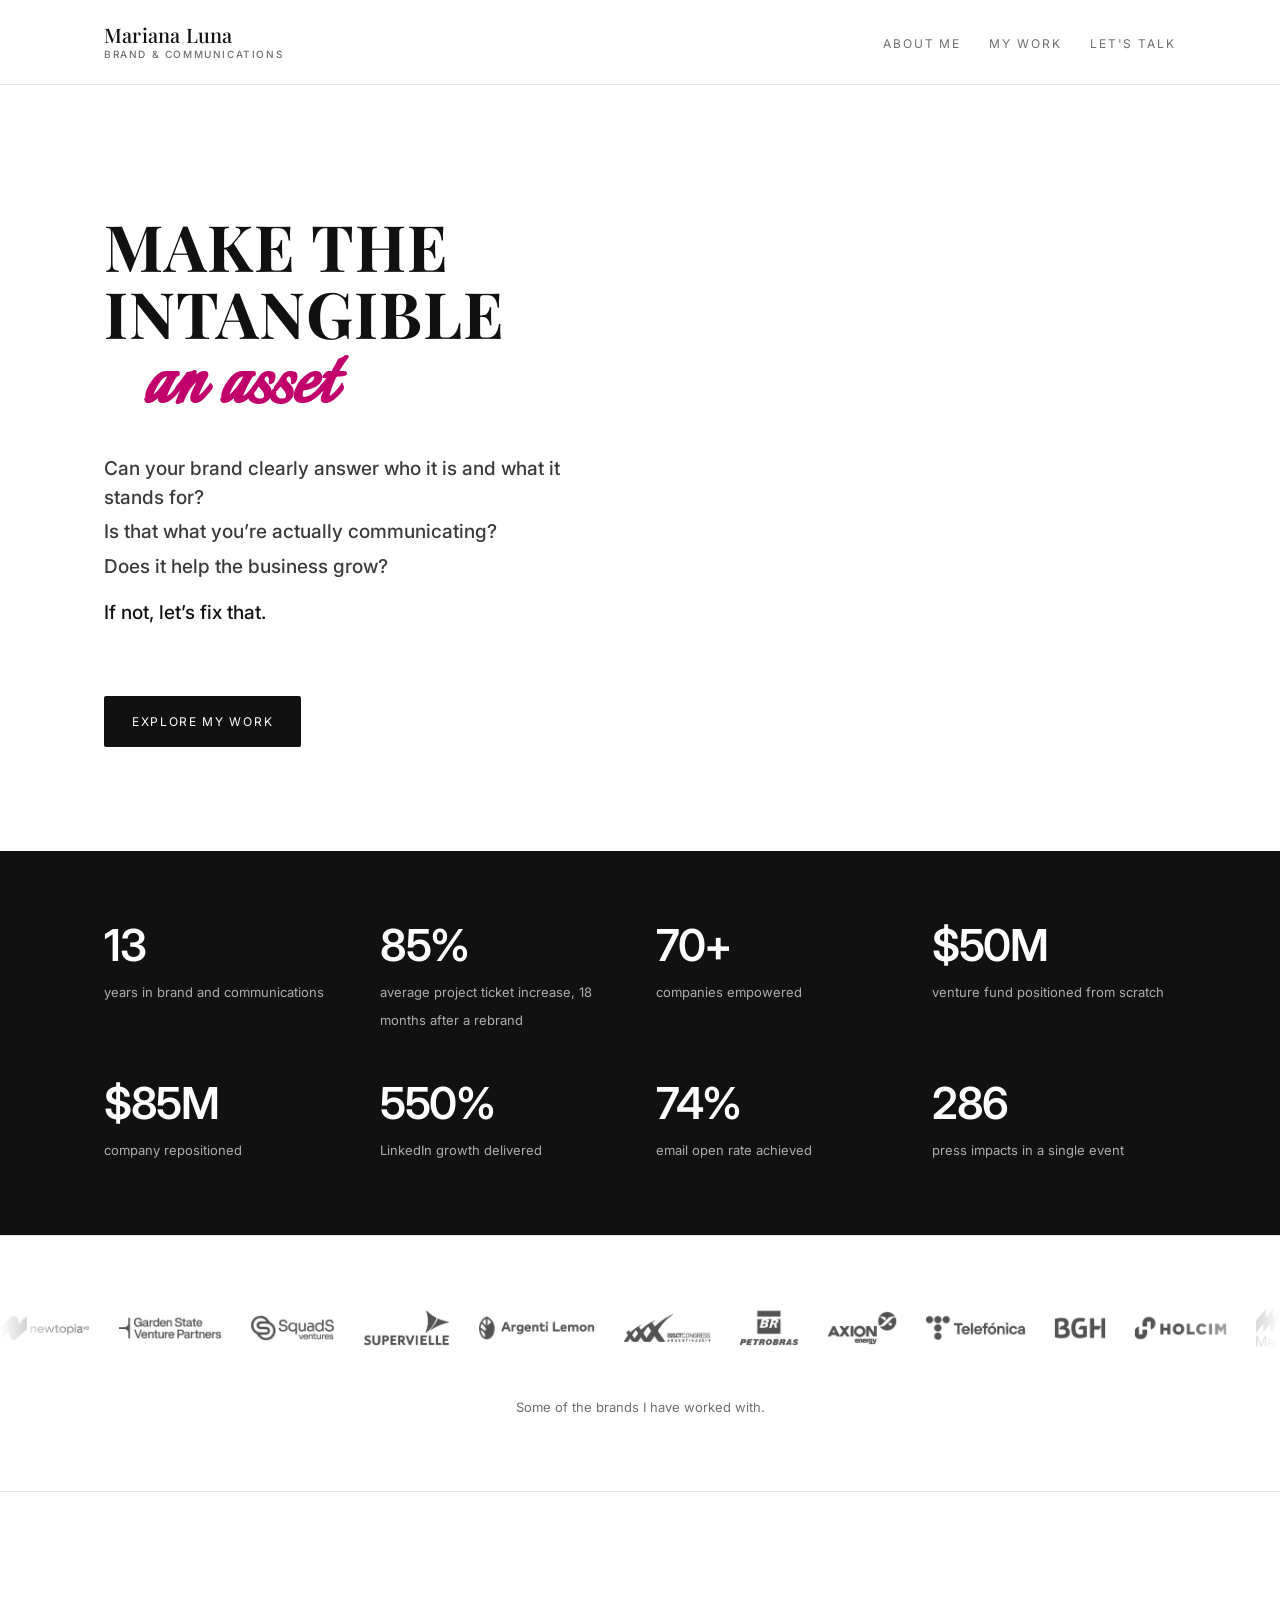
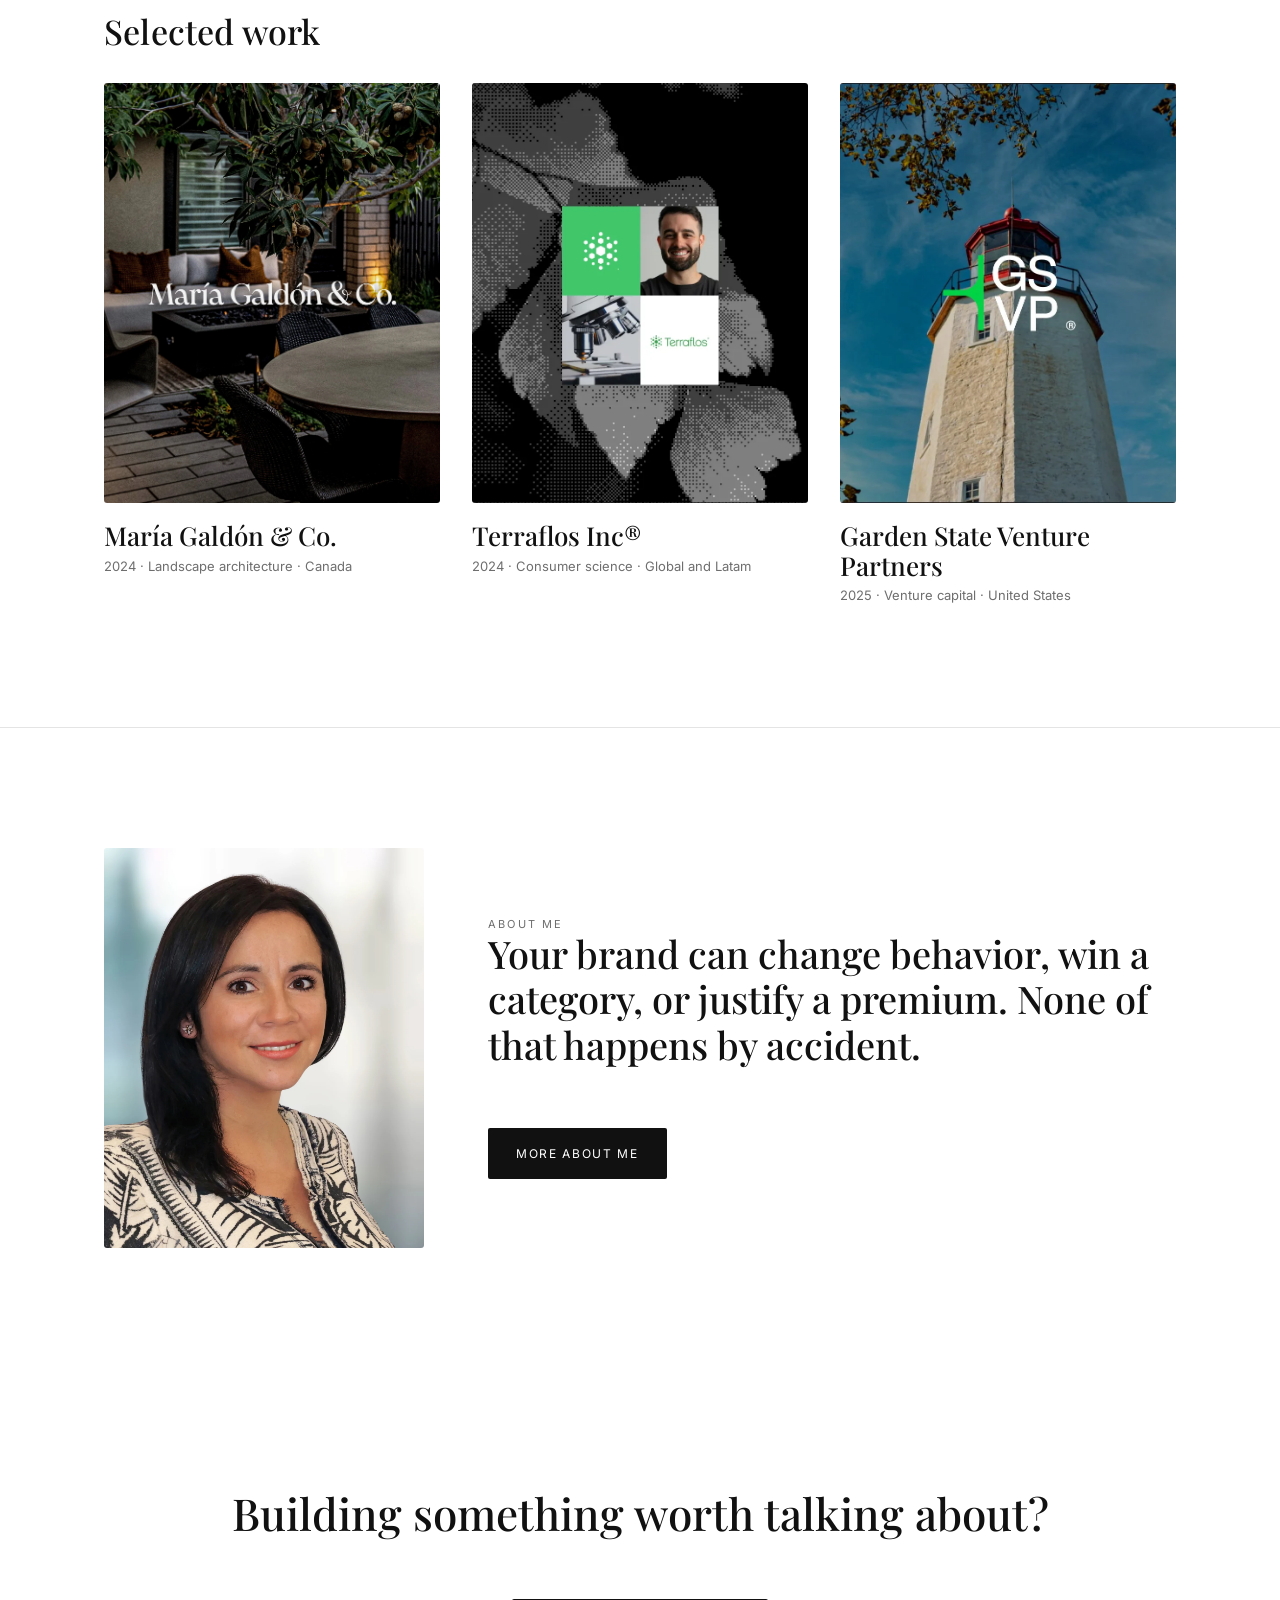
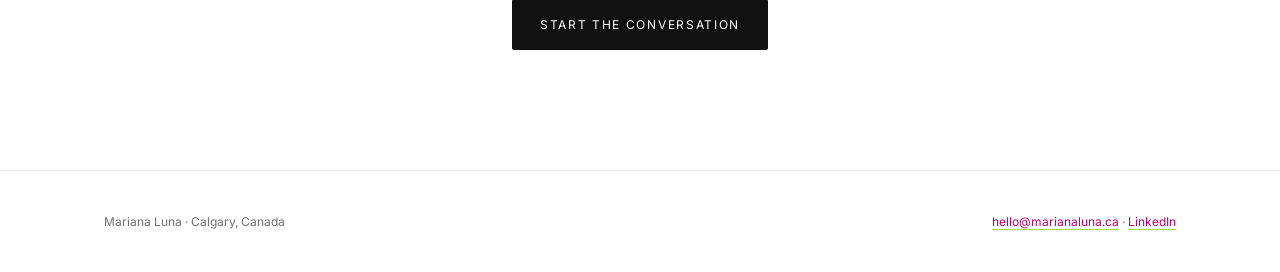
==== commit 63fcdca2: "Update index.html" ====
--- a/index.html
+++ b/index.html
@@ -51,7 +51,7 @@
     <div class="wrap">
       <div class="numbers-grid">
         <p class="num"><b>13</b><span>years in brand and communications</span></p>
-        <p class="num"><b>85%</b><span>average project ticket increase, one year after a rebrand</span></p>
+        <p class="num"><b>85%</b><span>average project ticket increase, 18 months after a rebrand</span></p>
         <p class="num"><b>70+</b><span>companies empowered</span></p>
         <p class="num"><b>$50M</b><span>venture fund positioned from scratch</span></p>
         <p class="num"><b>$85M</b><span>company repositioned</span></p>
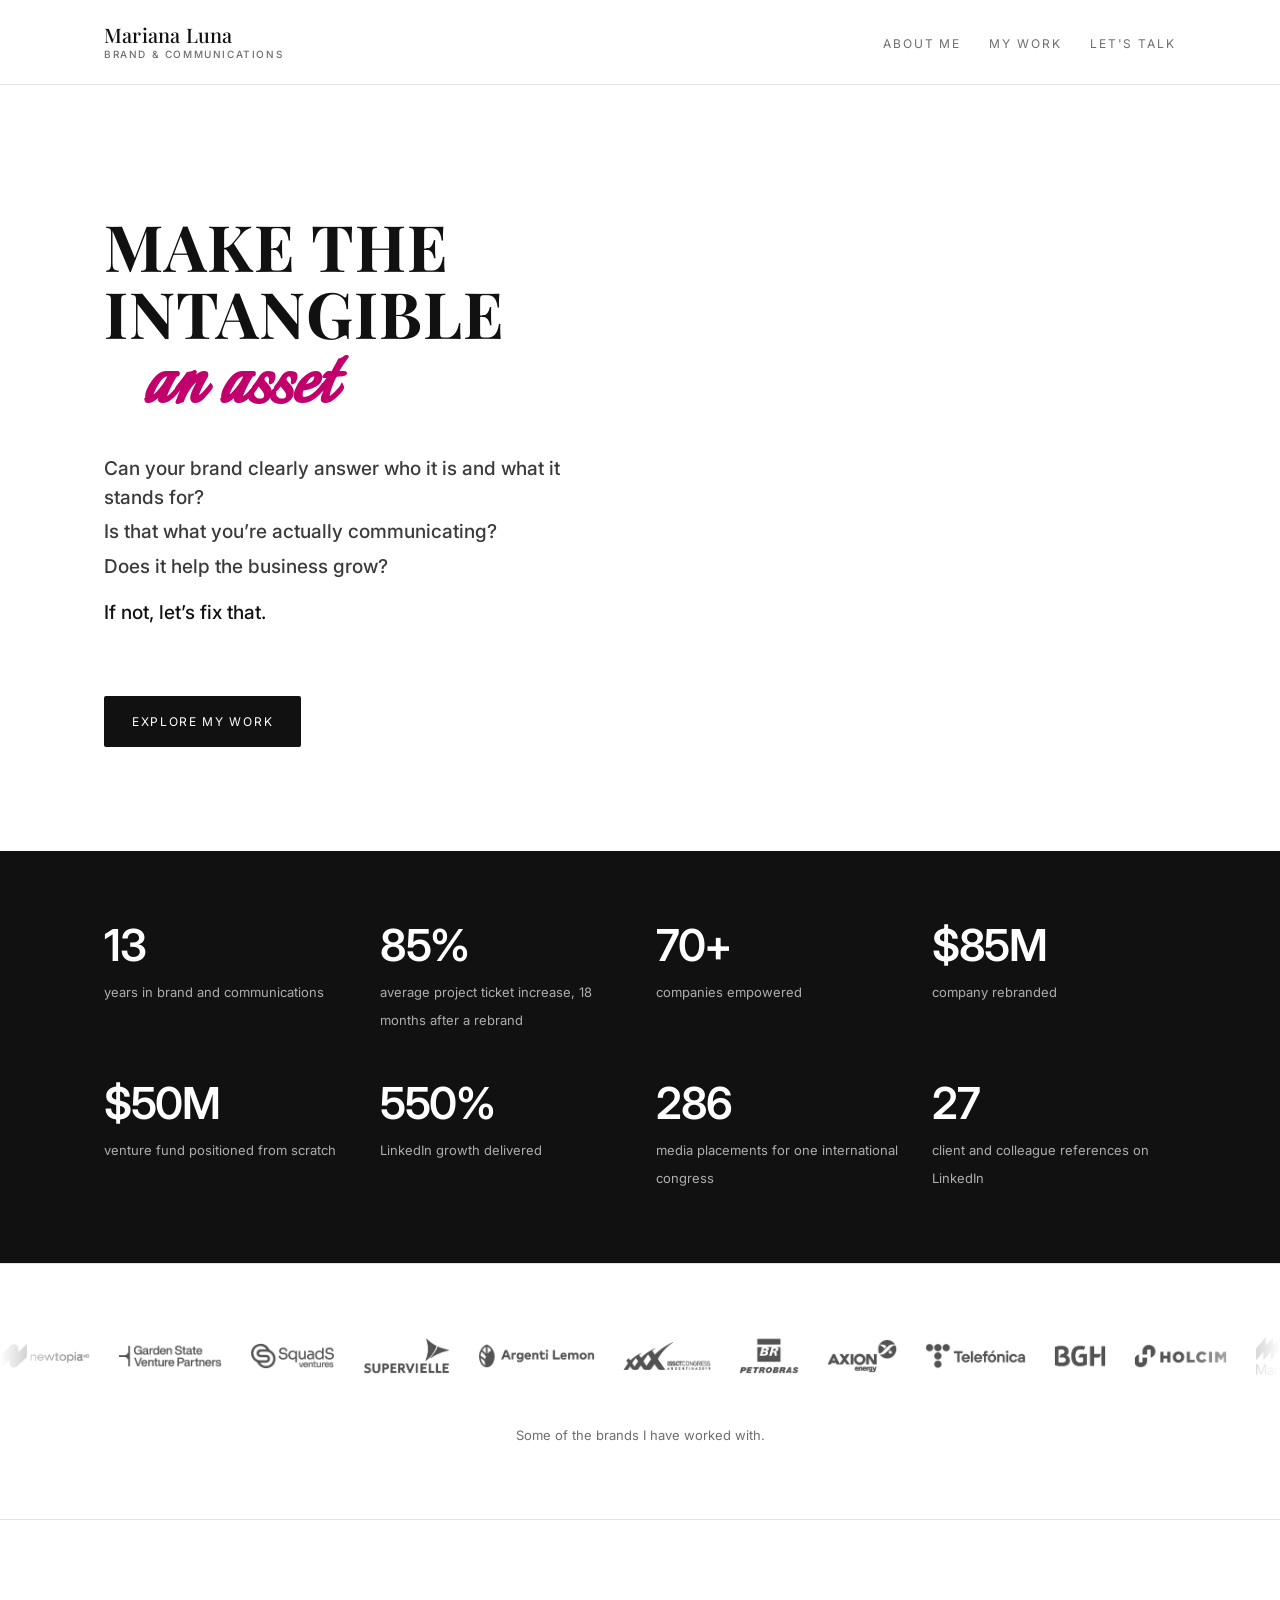
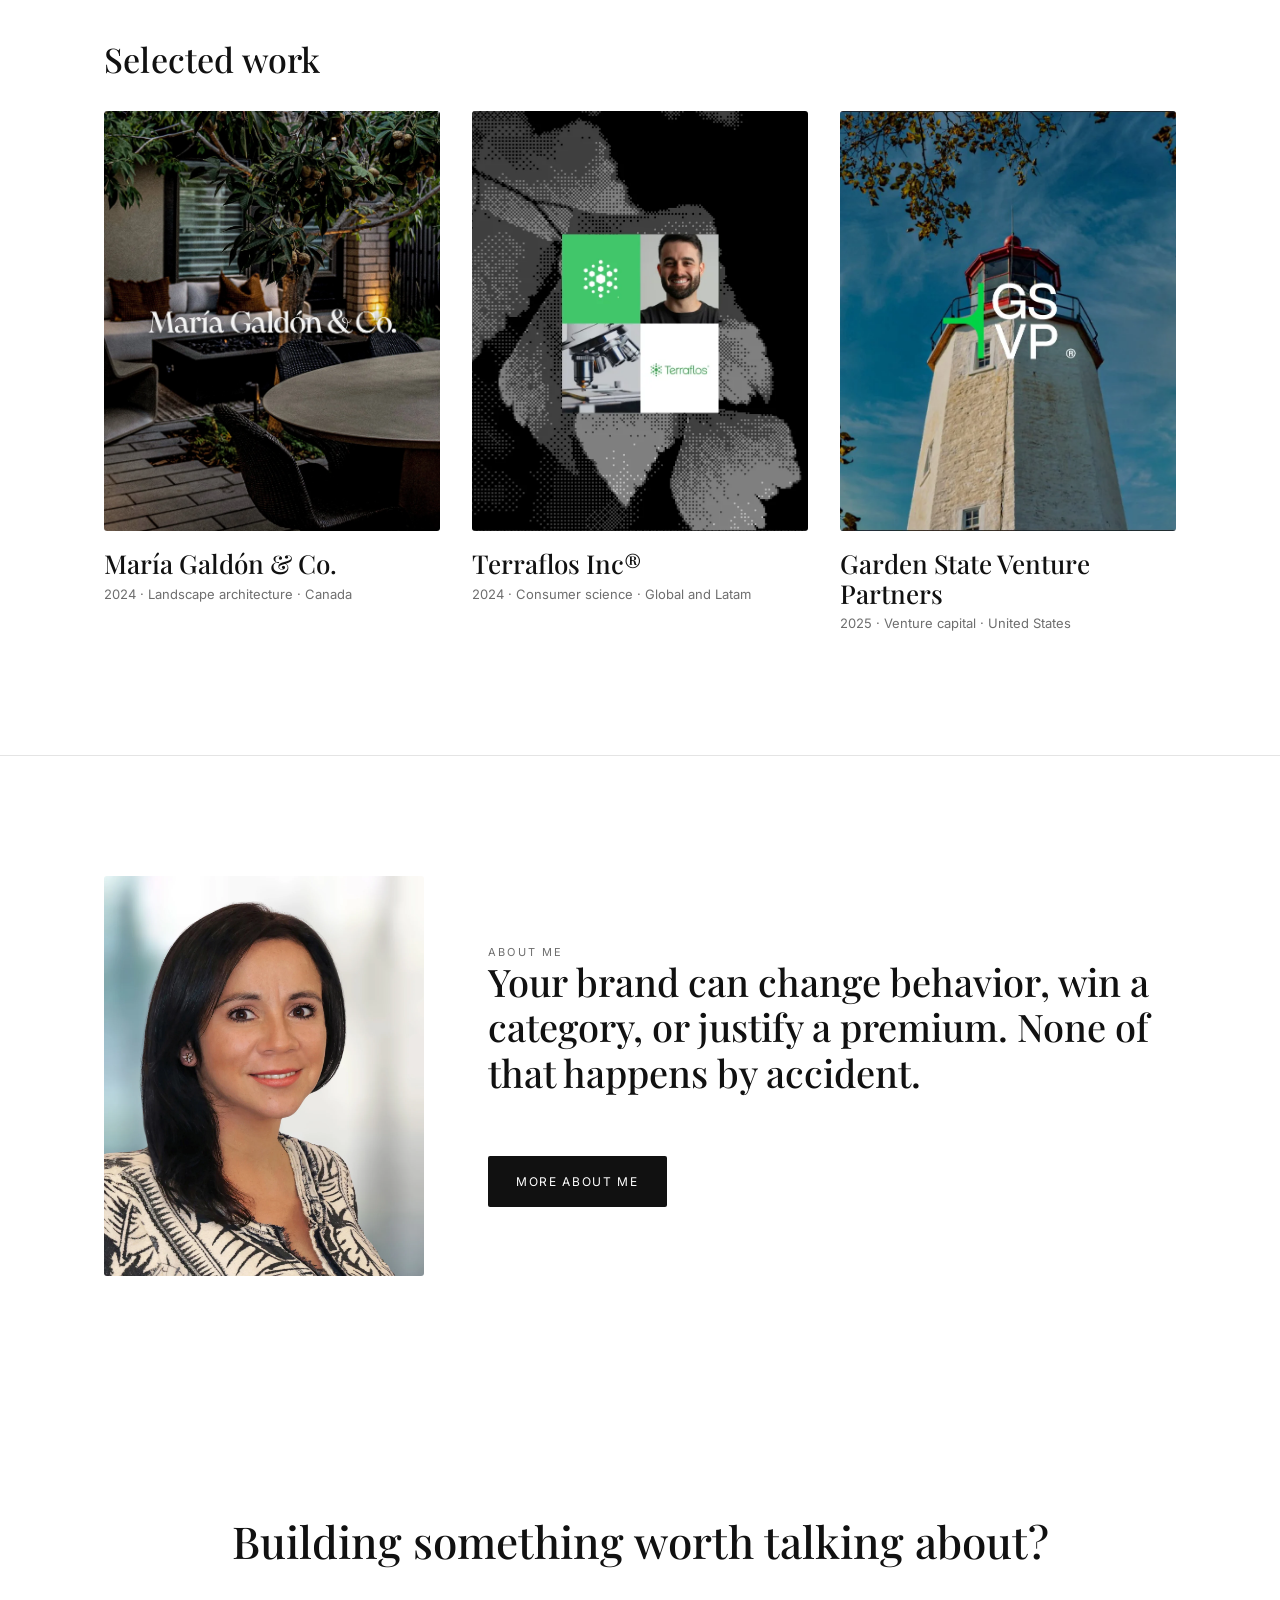
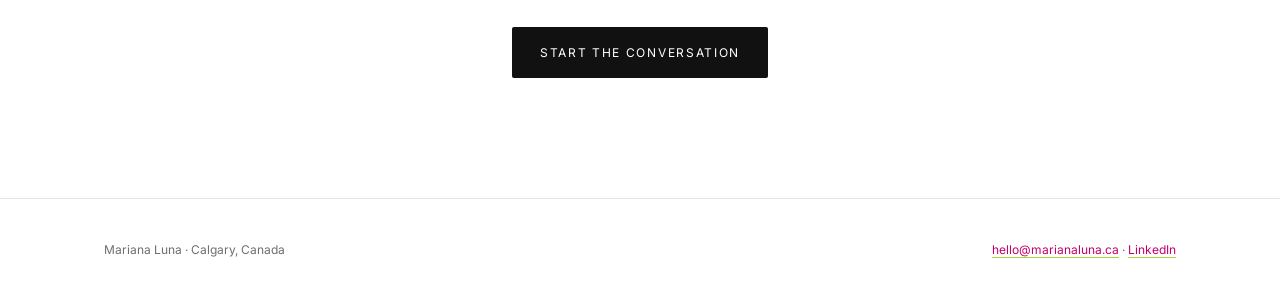
==== commit 7b75ec08: "Update index.html" ====
--- a/index.html
+++ b/index.html
@@ -53,11 +53,11 @@
         <p class="num"><b>13</b><span>years in brand and communications</span></p>
         <p class="num"><b>85%</b><span>average project ticket increase, 18 months after a rebrand</span></p>
         <p class="num"><b>70+</b><span>companies empowered</span></p>
+        <p class="num"><b>$85M</b><span>company rebranded</span></p>
         <p class="num"><b>$50M</b><span>venture fund positioned from scratch</span></p>
-        <p class="num"><b>$85M</b><span>company repositioned</span></p>
         <p class="num"><b>550%</b><span>LinkedIn growth delivered</span></p>
-        <p class="num"><b>74%</b><span>email open rate achieved</span></p>
-        <p class="num"><b>286</b><span>press impacts in a single event</span></p>
+        <p class="num"><b>286</b><span>media placements for one international congress</span></p>
+        <p class="num"><b>27</b><span>client and colleague references on LinkedIn</span></p>
       </div>
     </div>
   </section>
